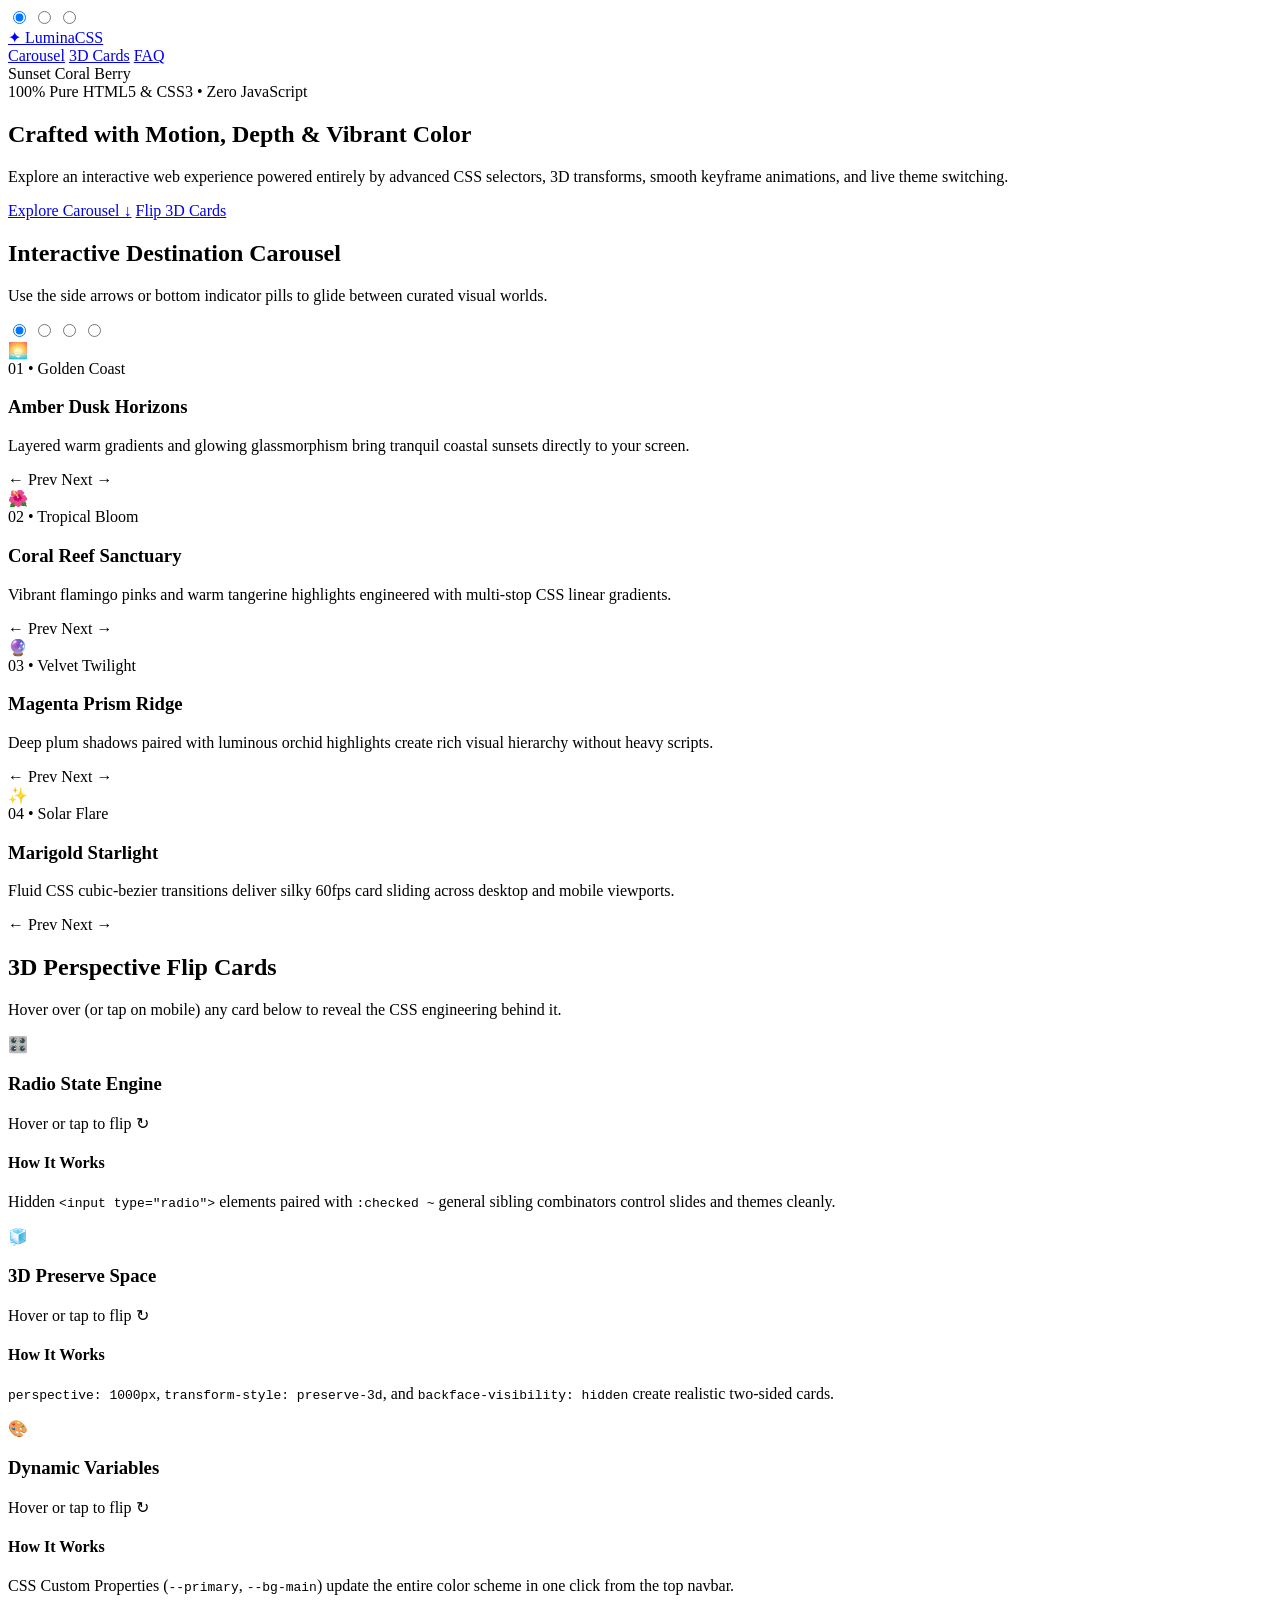
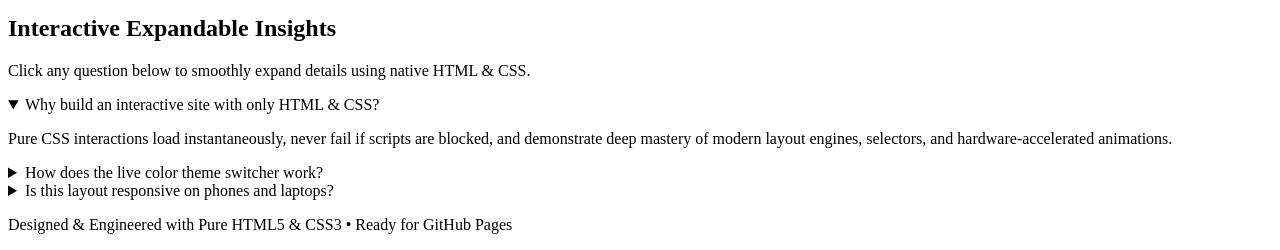
==== index.html @ be2e682b "Add index.html for Lumina Studio showcase This HTML file serves as the main structure for the Lumina" ====
<!DOCTYPE html>
<html lang="en">
<head>
  <meta charset="UTF-8" />
  <meta name="viewport" content="width=device-width, initial-scale=1.0" />
  <title>Lumina Studio | Pure HTML & CSS Interactive Showcase</title>
  <link rel="stylesheet" href="style.css" />
  <link href="https://fonts.googleapis.com/css2?family=Outfit:wght@400;500;600;700;800&display=swap" rel="stylesheet">
</head>
<body>
  <!-- Pure CSS Live Theme State Controllers -->
  <input type="radio" name="site-theme" id="theme-sunset" class="state-radio" checked />
  <input type="radio" name="site-theme" id="theme-coral" class="state-radio" />
  <input type="radio" name="site-theme" id="theme-berry" class="state-radio" />

  <div class="site-canvas">
    <!-- Ambient Animated Background Orbs -->
    <div class="ambient-orb orb-1"></div>
    <div class="ambient-orb orb-2"></div>
    <div class="ambient-orb orb-3"></div>

    <!-- Sticky Glassmorphic Navigation -->
    <header class="navbar">
      <a href="#hero" class="logo">
        <span class="logo-dot">✦</span> Lumina<span class="accent-text">CSS</span>
      </a>

      <nav class="nav-links">
        <a href="#carousel-section">Carousel</a>
        <a href="#flip-gallery">3D Cards</a>
        <a href="#accordion-section">FAQ</a>
      </nav>

      <!-- Live Theme Switcher Buttons -->
      <div class="theme-switcher" aria-label="Color Theme Switcher">
        <label for="theme-sunset" class="theme-pill sunset-pill" title="Sunset Horizon">Sunset</label>
        <label for="theme-coral" class="theme-pill coral-pill" title="Tropical Coral">Coral</label>
        <label for="theme-berry" class="theme-pill berry-pill" title="Aurora Berry">Berry</label>
      </div>
    </header>

    <!-- Hero Section -->
    <section id="hero" class="hero-section">
      <div class="hero-badge">100% Pure HTML5 & CSS3 • Zero JavaScript</div>
      <h1>Crafted with Motion, Depth & <span class="gradient-heading">Vibrant Color</span></h1>
      <p class="hero-desc">
        Explore an interactive web experience powered entirely by advanced CSS selectors, 3D transforms, smooth keyframe animations, and live theme switching.
      </p>
      <div class="hero-actions">
        <a href="#carousel-section" class="btn btn-primary">Explore Carousel ↓</a>
        <a href="#flip-gallery" class="btn btn-glass">Flip 3D Cards</a>
      </div>
    </section>

    <!-- Interactive Pure-CSS Carousel Section -->
    <section id="carousel-section" class="section-block">
      <div class="section-header">
        <h2>Interactive Destination Carousel</h2>
        <p>Use the side arrows or bottom indicator pills to glide between curated visual worlds.</p>
      </div>

      <div class="carousel-wrapper">
        <!-- Carousel Slide State Radios -->
        <input type="radio" name="carousel-slide" id="slide-1" class="state-radio" checked />
        <input type="radio" name="carousel-slide" id="slide-2" class="state-radio" />
        <input type="radio" name="carousel-slide" id="slide-3" class="state-radio" />
        <input type="radio" name="carousel-slide" id="slide-4" class="state-radio" />

        <!-- Slide Viewport -->
        <div class="carousel-viewport">
          <div class="carousel-track">
            <!-- Slide 1 -->
            <article class="slide slide-card-1">
              <div class="slide-visual">🌅</div>
              <div class="slide-content">
                <span class="slide-tag">01 • Golden Coast</span>
                <h3>Amber Dusk Horizons</h3>
                <p>Layered warm gradients and glowing glassmorphism bring tranquil coastal sunsets directly to your screen.</p>
                <div class="slide-nav-arrows">
                  <label for="slide-4" class="arrow-btn" aria-label="Previous Slide">← Prev</label>
                  <label for="slide-2" class="arrow-btn next" aria-label="Next Slide">Next →</label>
                </div>
              </div>
            </article>

            <!-- Slide 2 -->
            <article class="slide slide-card-2">
              <div class="slide-visual">🌺</div>
              <div class="slide-content">
                <span class="slide-tag">02 • Tropical Bloom</span>
                <h3>Coral Reef Sanctuary</h3>
                <p>Vibrant flamingo pinks and warm tangerine highlights engineered with multi-stop CSS linear gradients.</p>
                <div class="slide-nav-arrows">
                  <label for="slide-1" class="arrow-btn" aria-label="Previous Slide">← Prev</label>
                  <label for="slide-3" class="arrow-btn next" aria-label="Next Slide">Next →</label>
                </div>
              </div>
            </article>

            <!-- Slide 3 -->
            <article class="slide slide-card-3">
              <div class="slide-visual">🔮</div>
              <div class="slide-content">
                <span class="slide-tag">03 • Velvet Twilight</span>
                <h3>Magenta Prism Ridge</h3>
                <p>Deep plum shadows paired with luminous orchid highlights create rich visual hierarchy without heavy scripts.</p>
                <div class="slide-nav-arrows">
                  <label for="slide-2" class="arrow-btn" aria-label="Previous Slide">← Prev</label>
                  <label for="slide-4" class="arrow-btn next" aria-label="Next Slide">Next →</label>
                </div>
              </div>
            </article>

            <!-- Slide 4 -->
            <article class="slide slide-card-4">
              <div class="slide-visual">✨</div>
              <div class="slide-content">
                <span class="slide-tag">04 • Solar Flare</span>
                <h3>Marigold Starlight</h3>
                <p>Fluid CSS cubic-bezier transitions deliver silky 60fps card sliding across desktop and mobile viewports.</p>
                <div class="slide-nav-arrows">
                  <label for="slide-3" class="arrow-btn" aria-label="Previous Slide">← Prev</label>
                  <label for="slide-1" class="arrow-btn next" aria-label="Next Slide">Next →</label>
                </div>
              </div>
            </article>
          </div>
        </div>

        <!-- Bottom Dot Indicators -->
        <div class="carousel-dots">
          <label for="slide-1" class="dot dot-1" aria-label="Go to Slide 1"></label>
          <label for="slide-2" class="dot dot-2" aria-label="Go to Slide 2"></label>
          <label for="slide-3" class="dot dot-3" aria-label="Go to Slide 3"></label>
          <label for="slide-4" class="dot dot-4" aria-label="Go to Slide 4"></label>
        </div>
      </div>
    </section>

    <!-- 3D Interactive Flip Cards Section -->
    <section id="flip-gallery" class="section-block">
      <div class="section-header">
        <h2>3D Perspective Flip Cards</h2>
        <p>Hover over (or tap on mobile) any card below to reveal the CSS engineering behind it.</p>
      </div>

      <div class="cards-grid">
        <div class="flip-card" tabindex="0">
          <div class="flip-inner">
            <div class="flip-front card-tone-1">
              <span class="card-icon">🎛️</span>
              <h3>Radio State Engine</h3>
              <p>Hover or tap to flip ↻</p>
            </div>
            <div class="flip-back">
              <h4>How It Works</h4>
              <p>Hidden <code>&lt;input type="radio"&gt;</code> elements paired with <code>:checked ~</code> general sibling combinators control slides and themes cleanly.</p>
            </div>
          </div>
        </div>

        <div class="flip-card" tabindex="0">
          <div class="flip-inner">
            <div class="flip-front card-tone-2">
              <span class="card-icon">🧊</span>
              <h3>3D Preserve Space</h3>
              <p>Hover or tap to flip ↻</p>
            </div>
            <div class="flip-back">
              <h4>How It Works</h4>
              <p><code>perspective: 1000px</code>, <code>transform-style: preserve-3d</code>, and <code>backface-visibility: hidden</code> create realistic two-sided cards.</p>
            </div>
          </div>
        </div>

        <div class="flip-card" tabindex="0">
          <div class="flip-inner">
            <div class="flip-front card-tone-3">
              <span class="card-icon">🎨</span>
              <h3>Dynamic Variables</h3>
              <p>Hover or tap to flip ↻</p>
            </div>
            <div class="flip-back">
              <h4>How It Works</h4>
              <p>CSS Custom Properties (<code>--primary</code>, <code>--bg-main</code>) update the entire color scheme in one click from the top navbar.</p>
            </div>
          </div>
        </div>
      </div>
    </section>

    <!-- Interactive Pure-HTML/CSS Accordion -->
    <section id="accordion-section" class="section-block">
      <div class="section-header">
        <h2>Interactive Expandable Insights</h2>
        <p>Click any question below to smoothly expand details using native HTML & CSS.</p>
      </div>

      <div class="accordion-stack">
        <details class="faq-item" open>
          <summary>Why build an interactive site with only HTML & CSS?</summary>
          <p>Pure CSS interactions load instantaneously, never fail if scripts are blocked, and demonstrate deep mastery of modern layout engines, selectors, and hardware-accelerated animations.</p>
        </details>

        <details class="faq-item">
          <summary>How does the live color theme switcher work?</summary>
          <p>Three radio buttons sit at the top of the DOM. Selecting a theme label triggers <code>#theme-coral:checked ~ .site-canvas</code>, overriding the CSS color variables across every card and button simultaneously.</p>
        </details>

        <details class="faq-item">
          <summary>Is this layout responsive on phones and laptops?</summary>
          <p>Yes! Fluid typography with <code>clamp()</code>, CSS Grid <code>auto-fit</code> columns, and flexible touch-friendly carousel buttons adapt seamlessly to any screen size.</p>
        </details>
      </div>
    </section>

    <footer class="site-footer">
      <p>Designed & Engineered with Pure HTML5 & CSS3 • Ready for GitHub Pages</p>
    </footer>
  </div>
</body>
</html>
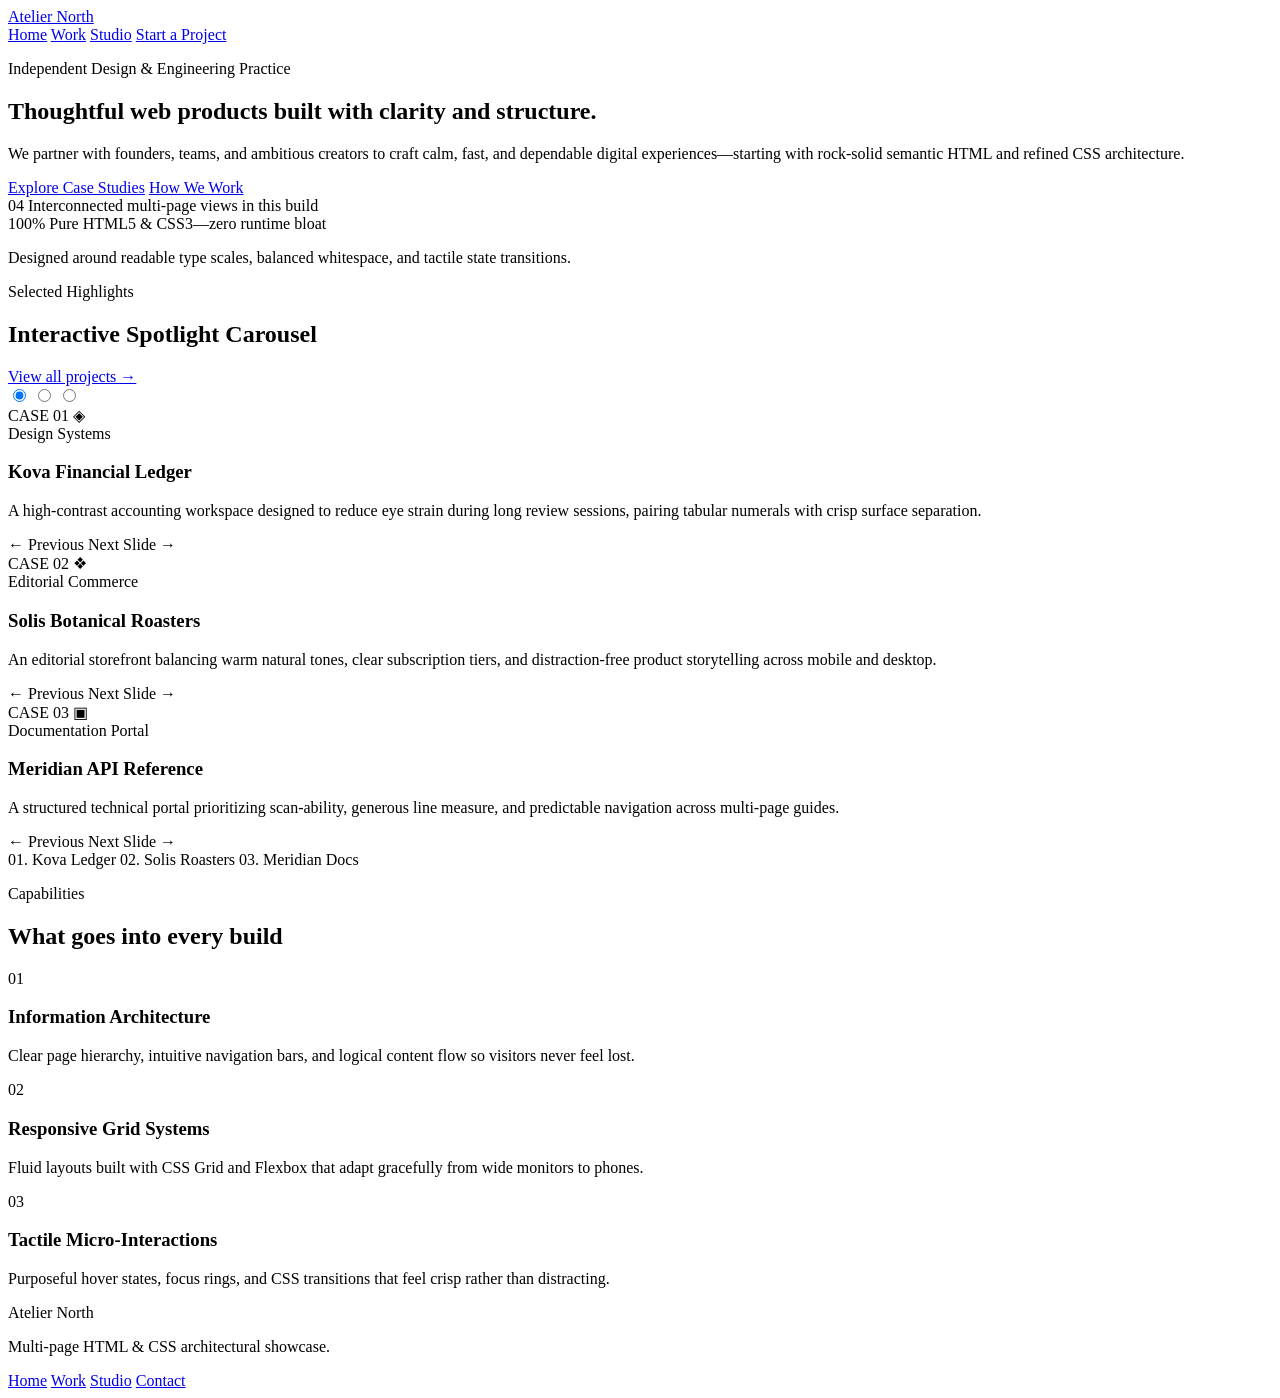
==== commit 64302356: "Refactor index.html for Atelier North branding Updated the title, stylesheet link, and navigation st" ====
--- a/index.html
+++ b/index.html
@@ -3,220 +3,195 @@
 <head>
   <meta charset="UTF-8" />
   <meta name="viewport" content="width=device-width, initial-scale=1.0" />
-  <title>Lumina Studio | Pure HTML & CSS Interactive Showcase</title>
-  <link rel="stylesheet" href="style.css" />
-  <link href="https://fonts.googleapis.com/css2?family=Outfit:wght@400;500;600;700;800&display=swap" rel="stylesheet">
+  <title>Atelier North | Digital Product & Interface Studio</title>
+  <link rel="stylesheet" href="styles.css" />
+  <link rel="preconnect" href="https://fonts.googleapis.com">
+  <link rel="preconnect" href="https://fonts.gstatic.com" crossorigin>
+  <link href="https://fonts.googleapis.com/css2?family=Fraunces:opsz,wght@9..144,600;9..144,700&family=Plus+Jakarta+Sans:wght@400;500;600;700&display=swap" rel="stylesheet">
 </head>
 <body>
-  <!-- Pure CSS Live Theme State Controllers -->
-  <input type="radio" name="site-theme" id="theme-sunset" class="state-radio" checked />
-  <input type="radio" name="site-theme" id="theme-coral" class="state-radio" />
-  <input type="radio" name="site-theme" id="theme-berry" class="state-radio" />
-
-  <div class="site-canvas">
-    <!-- Ambient Animated Background Orbs -->
-    <div class="ambient-orb orb-1"></div>
-    <div class="ambient-orb orb-2"></div>
-    <div class="ambient-orb orb-3"></div>
-
-    <!-- Sticky Glassmorphic Navigation -->
-    <header class="navbar">
-      <a href="#hero" class="logo">
-        <span class="logo-dot">✦</span> Lumina<span class="accent-text">CSS</span>
+  <header class="site-header">
+    <div class="container nav-bar">
+      <a href="index.html" class="brand-wordmark">
+        <span class="brand-mark"></span>
+        <span>Atelier North</span>
       </a>
 
-      <nav class="nav-links">
-        <a href="#carousel-section">Carousel</a>
-        <a href="#flip-gallery">3D Cards</a>
-        <a href="#accordion-section">FAQ</a>
+      <nav class="primary-nav" aria-label="Primary Navigation">
+        <a href="index.html" class="nav-link active">Home</a>
+        <a href="work.html" class="nav-link">Work</a>
+        <a href="studio.html" class="nav-link">Studio</a>
+        <a href="contact.html" class="nav-link nav-cta">Start a Project</a>
       </nav>
+    </div>
+  </header>
 
-      <!-- Live Theme Switcher Buttons -->
-      <div class="theme-switcher" aria-label="Color Theme Switcher">
-        <label for="theme-sunset" class="theme-pill sunset-pill" title="Sunset Horizon">Sunset</label>
-        <label for="theme-coral" class="theme-pill coral-pill" title="Tropical Coral">Coral</label>
-        <label for="theme-berry" class="theme-pill berry-pill" title="Aurora Berry">Berry</label>
-      </div>
-    </header>
+  <main>
+    <!-- Editorial Hero Section -->
+    <section class="hero">
+      <div class="container hero-grid">
+        <div class="hero-copy">
+          <p class="eyebrow">Independent Design &amp; Engineering Practice</p>
+          <h1>Thoughtful web products built with clarity and structure.</h1>
+          <p class="lead">
+            We partner with founders, teams, and ambitious creators to craft calm, fast, and dependable digital experiences—starting with rock-solid semantic HTML and refined CSS architecture.
+          </p>
+          <div class="hero-actions">
+            <a href="work.html" class="btn btn-solid">Explore Case Studies</a>
+            <a href="studio.html" class="btn btn-outline">How We Work</a>
+          </div>
+        </div>
 
-    <!-- Hero Section -->
-    <section id="hero" class="hero-section">
-      <div class="hero-badge">100% Pure HTML5 & CSS3 • Zero JavaScript</div>
-      <h1>Crafted with Motion, Depth & <span class="gradient-heading">Vibrant Color</span></h1>
-      <p class="hero-desc">
-        Explore an interactive web experience powered entirely by advanced CSS selectors, 3D transforms, smooth keyframe animations, and live theme switching.
-      </p>
-      <div class="hero-actions">
-        <a href="#carousel-section" class="btn btn-primary">Explore Carousel ↓</a>
-        <a href="#flip-gallery" class="btn btn-glass">Flip 3D Cards</a>
+        <aside class="hero-panel" aria-label="Studio Highlights">
+          <div class="stat-row">
+            <span class="stat-num">04</span>
+            <span class="stat-label">Interconnected multi-page views in this build</span>
+          </div>
+          <div class="divider"></div>
+          <div class="stat-row">
+            <span class="stat-num">100%</span>
+            <span class="stat-label">Pure HTML5 &amp; CSS3—zero runtime bloat</span>
+          </div>
+          <div class="divider"></div>
+          <p class="panel-note">
+            Designed around readable type scales, balanced whitespace, and tactile state transitions.
+          </p>
+        </aside>
       </div>
     </section>
 
-    <!-- Interactive Pure-CSS Carousel Section -->
-    <section id="carousel-section" class="section-block">
-      <div class="section-header">
-        <h2>Interactive Destination Carousel</h2>
-        <p>Use the side arrows or bottom indicator pills to glide between curated visual worlds.</p>
-      </div>
-
-      <div class="carousel-wrapper">
-        <!-- Carousel Slide State Radios -->
-        <input type="radio" name="carousel-slide" id="slide-1" class="state-radio" checked />
-        <input type="radio" name="carousel-slide" id="slide-2" class="state-radio" />
-        <input type="radio" name="carousel-slide" id="slide-3" class="state-radio" />
-        <input type="radio" name="carousel-slide" id="slide-4" class="state-radio" />
-
-        <!-- Slide Viewport -->
-        <div class="carousel-viewport">
-          <div class="carousel-track">
-            <!-- Slide 1 -->
-            <article class="slide slide-card-1">
-              <div class="slide-visual">🌅</div>
-              <div class="slide-content">
-                <span class="slide-tag">01 • Golden Coast</span>
-                <h3>Amber Dusk Horizons</h3>
-                <p>Layered warm gradients and glowing glassmorphism bring tranquil coastal sunsets directly to your screen.</p>
-                <div class="slide-nav-arrows">
-                  <label for="slide-4" class="arrow-btn" aria-label="Previous Slide">← Prev</label>
-                  <label for="slide-2" class="arrow-btn next" aria-label="Next Slide">Next →</label>
-                </div>
-              </div>
-            </article>
-
-            <!-- Slide 2 -->
-            <article class="slide slide-card-2">
-              <div class="slide-visual">🌺</div>
-              <div class="slide-content">
-                <span class="slide-tag">02 • Tropical Bloom</span>
-                <h3>Coral Reef Sanctuary</h3>
-                <p>Vibrant flamingo pinks and warm tangerine highlights engineered with multi-stop CSS linear gradients.</p>
-                <div class="slide-nav-arrows">
-                  <label for="slide-1" class="arrow-btn" aria-label="Previous Slide">← Prev</label>
-                  <label for="slide-3" class="arrow-btn next" aria-label="Next Slide">Next →</label>
-                </div>
-              </div>
-            </article>
-
-            <!-- Slide 3 -->
-            <article class="slide slide-card-3">
-              <div class="slide-visual">🔮</div>
-              <div class="slide-content">
-                <span class="slide-tag">03 • Velvet Twilight</span>
-                <h3>Magenta Prism Ridge</h3>
-                <p>Deep plum shadows paired with luminous orchid highlights create rich visual hierarchy without heavy scripts.</p>
-                <div class="slide-nav-arrows">
-                  <label for="slide-2" class="arrow-btn" aria-label="Previous Slide">← Prev</label>
-                  <label for="slide-4" class="arrow-btn next" aria-label="Next Slide">Next →</label>
-                </div>
-              </div>
-            </article>
-
-            <!-- Slide 4 -->
-            <article class="slide slide-card-4">
-              <div class="slide-visual">✨</div>
-              <div class="slide-content">
-                <span class="slide-tag">04 • Solar Flare</span>
-                <h3>Marigold Starlight</h3>
-                <p>Fluid CSS cubic-bezier transitions deliver silky 60fps card sliding across desktop and mobile viewports.</p>
-                <div class="slide-nav-arrows">
-                  <label for="slide-3" class="arrow-btn" aria-label="Previous Slide">← Prev</label>
-                  <label for="slide-1" class="arrow-btn next" aria-label="Next Slide">Next →</label>
-                </div>
-              </div>
-            </article>
+    <!-- Pure-CSS Interactive Featured Carousel -->
+    <section class="section section-alt" aria-labelledby="featured-heading">
+      <div class="container">
+        <div class="section-top">
+          <div>
+            <p class="eyebrow">Selected Highlights</p>
+            <h2 id="featured-heading">Interactive Spotlight Carousel</h2>
           </div>
+          <a href="work.html" class="text-link">View all projects →</a>
         </div>
 
-        <!-- Bottom Dot Indicators -->
-        <div class="carousel-dots">
-          <label for="slide-1" class="dot dot-1" aria-label="Go to Slide 1"></label>
-          <label for="slide-2" class="dot dot-2" aria-label="Go to Slide 2"></label>
-          <label for="slide-3" class="dot dot-3" aria-label="Go to Slide 3"></label>
-          <label for="slide-4" class="dot dot-4" aria-label="Go to Slide 4"></label>
-        </div>
-      </div>
-    </section>
+        <div class="carousel">
+          <input type="radio" name="spotlight" id="spot-1" class="carousel-radio" checked />
+          <input type="radio" name="spotlight" id="spot-2" class="carousel-radio" />
+          <input type="radio" name="spotlight" id="spot-3" class="carousel-radio" />
 
-    <!-- 3D Interactive Flip Cards Section -->
-    <section id="flip-gallery" class="section-block">
-      <div class="section-header">
-        <h2>3D Perspective Flip Cards</h2>
-        <p>Hover over (or tap on mobile) any card below to reveal the CSS engineering behind it.</p>
-      </div>
+          <div class="carousel-window">
+            <div class="carousel-slider">
+              <!-- Slide 1 -->
+              <article class="carousel-slide">
+                <div class="slide-visual tone-forest">
+                  <span class="slide-code">CASE 01</span>
+                  <span class="slide-symbol">◈</span>
+                </div>
+                <div class="slide-body">
+                  <span class="pill">Design Systems</span>
+                  <h3>Kova Financial Ledger</h3>
+                  <p>
+                    A high-contrast accounting workspace designed to reduce eye strain during long review sessions, pairing tabular numerals with crisp surface separation.
+                  </p>
+                  <div class="slide-controls">
+                    <label for="spot-3" class="ctrl-btn">← Previous</label>
+                    <label for="spot-2" class="ctrl-btn ctrl-primary">Next Slide →</label>
+                  </div>
+                </div>
+              </article>
 
-      <div class="cards-grid">
-        <div class="flip-card" tabindex="0">
-          <div class="flip-inner">
-            <div class="flip-front card-tone-1">
-              <span class="card-icon">🎛️</span>
-              <h3>Radio State Engine</h3>
-              <p>Hover or tap to flip ↻</p>
-            </div>
-            <div class="flip-back">
-              <h4>How It Works</h4>
-              <p>Hidden <code>&lt;input type="radio"&gt;</code> elements paired with <code>:checked ~</code> general sibling combinators control slides and themes cleanly.</p>
+              <!-- Slide 2 -->
+              <article class="carousel-slide">
+                <div class="slide-visual tone-terracotta">
+                  <span class="slide-code">CASE 02</span>
+                  <span class="slide-symbol">❖</span>
+                </div>
+                <div class="slide-body">
+                  <span class="pill">Editorial Commerce</span>
+                  <h3>Solis Botanical Roasters</h3>
+                  <p>
+                    An editorial storefront balancing warm natural tones, clear subscription tiers, and distraction-free product storytelling across mobile and desktop.
+                  </p>
+                  <div class="slide-controls">
+                    <label for="spot-1" class="ctrl-btn">← Previous</label>
+                    <label for="spot-3" class="ctrl-btn ctrl-primary">Next Slide →</label>
+                  </div>
+                </div>
+              </article>
+
+              <!-- Slide 3 -->
+              <article class="carousel-slide">
+                <div class="slide-visual tone-slate">
+                  <span class="slide-code">CASE 03</span>
+                  <span class="slide-symbol">▣</span>
+                </div>
+                <div class="slide-body">
+                  <span class="pill">Documentation Portal</span>
+                  <h3>Meridian API Reference</h3>
+                  <p>
+                    A structured technical portal prioritizing scan-ability, generous line measure, and predictable navigation across multi-page guides.
+                  </p>
+                  <div class="slide-controls">
+                    <label for="spot-2" class="ctrl-btn">← Previous</label>
+                    <label for="spot-1" class="ctrl-btn ctrl-primary">Next Slide →</label>
+                  </div>
+                </div>
+              </article>
             </div>
           </div>
-        </div>
 
-        <div class="flip-card" tabindex="0">
-          <div class="flip-inner">
-            <div class="flip-front card-tone-2">
-              <span class="card-icon">🧊</span>
-              <h3>3D Preserve Space</h3>
-              <p>Hover or tap to flip ↻</p>
-            </div>
-            <div class="flip-back">
-              <h4>How It Works</h4>
-              <p><code>perspective: 1000px</code>, <code>transform-style: preserve-3d</code>, and <code>backface-visibility: hidden</code> create realistic two-sided cards.</p>
-            </div>
-          </div>
-        </div>
-
-        <div class="flip-card" tabindex="0">
-          <div class="flip-inner">
-            <div class="flip-front card-tone-3">
-              <span class="card-icon">🎨</span>
-              <h3>Dynamic Variables</h3>
-              <p>Hover or tap to flip ↻</p>
-            </div>
-            <div class="flip-back">
-              <h4>How It Works</h4>
-              <p>CSS Custom Properties (<code>--primary</code>, <code>--bg-main</code>) update the entire color scheme in one click from the top navbar.</p>
-            </div>
+          <div class="carousel-tabs" role="tablist" aria-label="Carousel Slide Selector">
+            <label for="spot-1" class="carousel-tab tab-1">01. Kova Ledger</label>
+            <label for="spot-2" class="carousel-tab tab-2">02. Solis Roasters</label>
+            <label for="spot-3" class="carousel-tab tab-3">03. Meridian Docs</label>
           </div>
         </div>
       </div>
     </section>
 
-    <!-- Interactive Pure-HTML/CSS Accordion -->
-    <section id="accordion-section" class="section-block">
-      <div class="section-header">
-        <h2>Interactive Expandable Insights</h2>
-        <p>Click any question below to smoothly expand details using native HTML & CSS.</p>
-      </div>
+    <!-- Core Capabilities Strip -->
+    <section class="section">
+      <div class="container">
+        <div class="section-top">
+          <div>
+            <p class="eyebrow">Capabilities</p>
+            <h2>What goes into every build</h2>
+          </div>
+        </div>
 
-      <div class="accordion-stack">
-        <details class="faq-item" open>
-          <summary>Why build an interactive site with only HTML & CSS?</summary>
-          <p>Pure CSS interactions load instantaneously, never fail if scripts are blocked, and demonstrate deep mastery of modern layout engines, selectors, and hardware-accelerated animations.</p>
-        </details>
+        <div class="three-col">
+          <article class="surface-card">
+            <span class="card-index">01</span>
+            <h3>Information Architecture</h3>
+            <p>Clear page hierarchy, intuitive navigation bars, and logical content flow so visitors never feel lost.</p>
+          </article>
 
-        <details class="faq-item">
-          <summary>How does the live color theme switcher work?</summary>
-          <p>Three radio buttons sit at the top of the DOM. Selecting a theme label triggers <code>#theme-coral:checked ~ .site-canvas</code>, overriding the CSS color variables across every card and button simultaneously.</p>
-        </details>
+          <article class="surface-card">
+            <span class="card-index">02</span>
+            <h3>Responsive Grid Systems</h3>
+            <p>Fluid layouts built with CSS Grid and Flexbox that adapt gracefully from wide monitors to phones.</p>
+          </article>
 
-        <details class="faq-item">
-          <summary>Is this layout responsive on phones and laptops?</summary>
-          <p>Yes! Fluid typography with <code>clamp()</code>, CSS Grid <code>auto-fit</code> columns, and flexible touch-friendly carousel buttons adapt seamlessly to any screen size.</p>
-        </details>
+          <article class="surface-card">
+            <span class="card-index">03</span>
+            <h3>Tactile Micro-Interactions</h3>
+            <p>Purposeful hover states, focus rings, and CSS transitions that feel crisp rather than distracting.</p>
+          </article>
+        </div>
       </div>
     </section>
+  </main>
 
-    <footer class="site-footer">
-      <p>Designed & Engineered with Pure HTML5 & CSS3 • Ready for GitHub Pages</p>
-    </footer>
-  </div>
+  <footer class="site-footer">
+    <div class="container footer-grid">
+      <div>
+        <p class="footer-brand">Atelier North</p>
+        <p class="footer-copy">Multi-page HTML &amp; CSS architectural showcase.</p>
+      </div>
+      <div class="footer-links">
+        <a href="index.html">Home</a>
+        <a href="work.html">Work</a>
+        <a href="studio.html">Studio</a>
+        <a href="contact.html">Contact</a>
+      </div>
+    </div>
+  </footer>
 </body>
 </html>
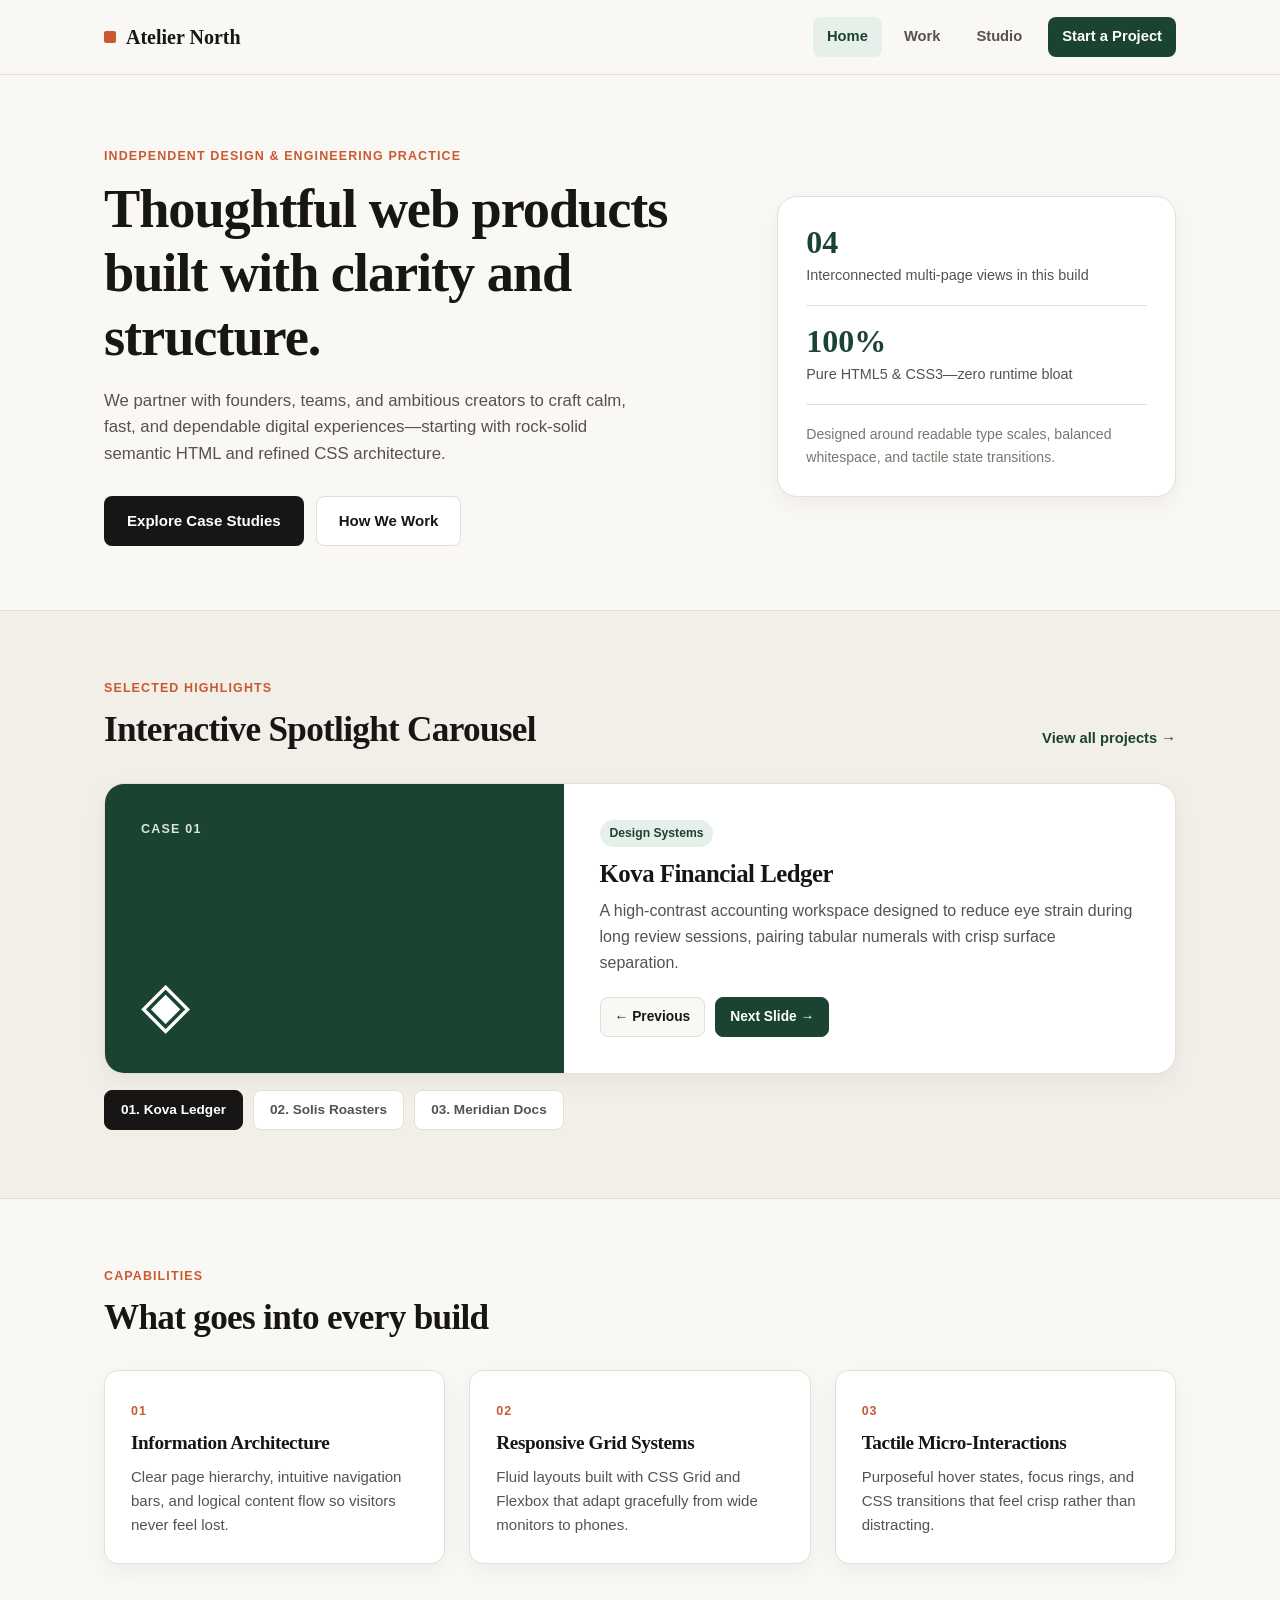
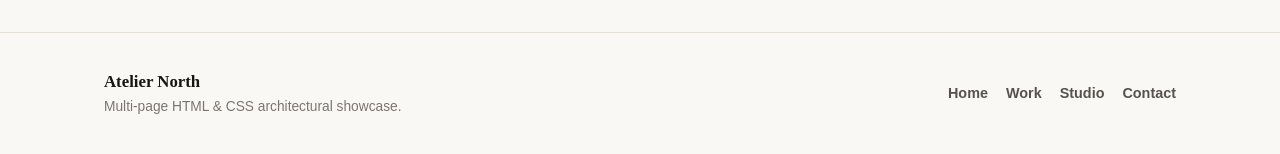
==== commit 01ac8026: "Remove commented sections from index.html Removed comments for sections including Editorial Hero, Pu" ====
--- a/index.html
+++ b/index.html
@@ -27,7 +27,6 @@
   </header>
 
   <main>
-    <!-- Editorial Hero Section -->
     <section class="hero">
       <div class="container hero-grid">
         <div class="hero-copy">
@@ -60,7 +59,6 @@
       </div>
     </section>
 
-    <!-- Pure-CSS Interactive Featured Carousel -->
     <section class="section section-alt" aria-labelledby="featured-heading">
       <div class="container">
         <div class="section-top">
@@ -78,7 +76,6 @@
 
           <div class="carousel-window">
             <div class="carousel-slider">
-              <!-- Slide 1 -->
               <article class="carousel-slide">
                 <div class="slide-visual tone-forest">
                   <span class="slide-code">CASE 01</span>
@@ -97,7 +94,6 @@
                 </div>
               </article>
 
-              <!-- Slide 2 -->
               <article class="carousel-slide">
                 <div class="slide-visual tone-terracotta">
                   <span class="slide-code">CASE 02</span>
@@ -116,7 +112,6 @@
                 </div>
               </article>
 
-              <!-- Slide 3 -->
               <article class="carousel-slide">
                 <div class="slide-visual tone-slate">
                   <span class="slide-code">CASE 03</span>
@@ -146,7 +141,6 @@
       </div>
     </section>
 
-    <!-- Core Capabilities Strip -->
     <section class="section">
       <div class="container">
         <div class="section-top">
--- a/styles.css
+++ b/styles.css
@@ -0,0 +1,779 @@
+:root {
+  --bg-page: #faf8f5;
+  --bg-surface: #ffffff;
+  --bg-subtle: #f2eee8;
+  --ink-primary: #181615;
+  --ink-secondary: #57524d;
+  --ink-muted: #7c756e;
+  --accent-forest: #1b4332;
+  --accent-forest-soft: #e6efe9;
+  --accent-terracotta: #c85a32;
+  --accent-terracotta-soft: #faeae4;
+  --accent-slate: #2b3a4a;
+  --accent-olive: #4a5d23;
+  --border-hairline: #e4ded5;
+  --radius-sm: 8px;
+  --radius-md: 14px;
+  --radius-lg: 20px;
+  --shadow-card: 0 8px 24px rgba(24, 22, 21, 0.05);
+}
+
+*,
+*::before,
+*::after {
+  box-sizing: border-box;
+  margin: 0;
+  padding: 0;
+}
+
+body {
+  background-color: var(--bg-page);
+  color: var(--ink-primary);
+  font-family: 'Plus Jakarta Sans', -apple-system, BlinkMacSystemFont, sans-serif;
+  line-height: 1.6;
+  -webkit-font-smoothing: antialiased;
+}
+
+h1, h2, h3 {
+  font-family: 'Fraunces', Georgia, serif;
+  font-weight: 700;
+  letter-spacing: -0.02em;
+  line-height: 1.18;
+  color: var(--ink-primary);
+}
+
+a {
+  color: inherit;
+}
+
+.container {
+  width: 100%;
+  max-width: 1120px;
+  margin: 0 auto;
+  padding: 0 24px;
+}
+
+/* =========================================
+   2. HEADER & NAVIGATION
+========================================= */
+.site-header {
+  position: sticky;
+  top: 0;
+  z-index: 40;
+  background: rgba(250, 248, 245, 0.92);
+  backdrop-filter: blur(10px);
+  border-bottom: 1px solid var(--border-hairline);
+}
+
+.nav-bar {
+  min-height: 74px;
+  display: flex;
+  align-items: center;
+  justify-content: space-between;
+  gap: 20px;
+  flex-wrap: wrap;
+}
+
+.brand-wordmark {
+  display: inline-flex;
+  align-items: center;
+  gap: 10px;
+  text-decoration: none;
+  font-family: 'Fraunces', serif;
+  font-size: 1.25rem;
+  font-weight: 700;
+}
+
+.brand-mark {
+  width: 12px;
+  height: 12px;
+  border-radius: 2px;
+  background-color: var(--accent-terracotta);
+  display: inline-block;
+}
+
+.primary-nav {
+  display: flex;
+  align-items: center;
+  gap: 8px;
+  flex-wrap: wrap;
+}
+
+.nav-link {
+  text-decoration: none;
+  font-size: 0.92rem;
+  font-weight: 600;
+  color: var(--ink-secondary);
+  padding: 8px 14px;
+  border-radius: var(--radius-sm);
+  transition: background-color 0.2s ease, color 0.2s ease;
+}
+
+.nav-link:hover {
+  background-color: var(--bg-subtle);
+  color: var(--ink-primary);
+}
+
+.nav-link.active {
+  color: var(--accent-forest);
+  background-color: var(--accent-forest-soft);
+}
+
+.nav-cta {
+  background-color: var(--accent-forest);
+  color: #ffffff;
+  margin-left: 4px;
+}
+
+.nav-cta:hover {
+  background-color: #133124;
+  color: #ffffff;
+}
+
+/* =========================================
+   3. HERO & TYPOGRAPHY HELPERS
+========================================= */
+.eyebrow {
+  font-size: 0.78rem;
+  font-weight: 700;
+  text-transform: uppercase;
+  letter-spacing: 0.09em;
+  color: var(--accent-terracotta);
+  margin-bottom: 10px;
+}
+
+.lead {
+  font-size: 1.05rem;
+  color: var(--ink-secondary);
+  max-width: 58ch;
+}
+
+.hero {
+  padding: 72px 0 64px;
+}
+
+.hero-grid {
+  display: grid;
+  grid-template-columns: 1.35fr 0.85fr;
+  gap: 40px;
+  align-items: center;
+}
+
+.hero h1 {
+  font-size: clamp(2.2rem, 4.5vw, 3.4rem);
+  margin-bottom: 18px;
+}
+
+.hero-actions {
+  display: flex;
+  gap: 12px;
+  flex-wrap: wrap;
+  margin-top: 28px;
+}
+
+.btn {
+  display: inline-flex;
+  align-items: center;
+  justify-content: center;
+  text-decoration: none;
+  font-weight: 600;
+  font-size: 0.94rem;
+  padding: 12px 22px;
+  border-radius: var(--radius-sm);
+  border: 1px solid transparent;
+  cursor: pointer;
+  transition: transform 0.18s ease, background-color 0.2s ease, border-color 0.2s ease;
+}
+
+.btn:hover {
+  transform: translateY(-1px);
+}
+
+.btn-solid {
+  background-color: var(--ink-primary);
+  color: #ffffff;
+}
+
+.btn-solid:hover {
+  background-color: #2f2b29;
+}
+
+.btn-outline {
+  background-color: var(--bg-surface);
+  color: var(--ink-primary);
+  border-color: var(--border-hairline);
+}
+
+.btn-outline:hover {
+  border-color: var(--ink-primary);
+}
+
+.hero-panel {
+  background-color: var(--bg-surface);
+  border: 1px solid var(--border-hairline);
+  border-radius: var(--radius-lg);
+  padding: 28px;
+  box-shadow: var(--shadow-card);
+}
+
+.stat-row {
+  display: flex;
+  flex-direction: column;
+  gap: 4px;
+}
+
+.stat-num {
+  font-family: 'Fraunces', serif;
+  font-size: 2rem;
+  font-weight: 700;
+  color: var(--accent-forest);
+  line-height: 1.1;
+}
+
+.stat-label {
+  font-size: 0.9rem;
+  color: var(--ink-secondary);
+}
+
+.divider {
+  height: 1px;
+  background-color: var(--border-hairline);
+  margin: 18px 0;
+}
+
+.panel-note {
+  font-size: 0.88rem;
+  color: var(--ink-muted);
+}
+
+/* =========================================
+   4. SECTIONS & CARDS
+========================================= */
+.section {
+  padding: 68px 0;
+}
+
+.section-alt {
+  background-color: var(--bg-subtle);
+  border-top: 1px solid var(--border-hairline);
+  border-bottom: 1px solid var(--border-hairline);
+}
+
+.section-top {
+  display: flex;
+  justify-content: space-between;
+  align-items: flex-end;
+  gap: 16px;
+  flex-wrap: wrap;
+  margin-bottom: 32px;
+}
+
+.section-top h2 {
+  font-size: clamp(1.65rem, 3vw, 2.2rem);
+}
+
+.text-link {
+  text-decoration: none;
+  font-weight: 600;
+  font-size: 0.92rem;
+  color: var(--accent-forest);
+}
+
+.text-link:hover {
+  text-decoration: underline;
+}
+
+.page-intro {
+  margin-bottom: 40px;
+}
+
+.page-intro h1 {
+  font-size: clamp(2rem, 4vw, 2.9rem);
+  margin-bottom: 12px;
+}
+
+.three-col {
+  display: grid;
+  grid-template-columns: repeat(3, 1fr);
+  gap: 24px;
+}
+
+.surface-card {
+  background-color: var(--bg-surface);
+  border: 1px solid var(--border-hairline);
+  border-radius: var(--radius-md);
+  padding: 26px;
+  box-shadow: var(--shadow-card);
+  transition: transform 0.2s ease, border-color 0.2s ease;
+}
+
+.surface-card:hover {
+  transform: translateY(-3px);
+  border-color: #cfc6b9;
+}
+
+.card-index {
+  display: inline-block;
+  font-size: 0.78rem;
+  font-weight: 700;
+  letter-spacing: 0.08em;
+  color: var(--accent-terracotta);
+  margin-bottom: 10px;
+}
+
+.surface-card h3 {
+  font-size: 1.2rem;
+  margin-bottom: 10px;
+}
+
+.surface-card p {
+  color: var(--ink-secondary);
+  font-size: 0.94rem;
+}
+
+/* =========================================
+   5. PURE-CSS SPOTLIGHT CAROUSEL
+========================================= */
+.carousel-radio {
+  position: absolute;
+  opacity: 0;
+  pointer-events: none;
+}
+
+.carousel-window {
+  overflow: hidden;
+  background-color: var(--bg-surface);
+  border: 1px solid var(--border-hairline);
+  border-radius: var(--radius-lg);
+  box-shadow: var(--shadow-card);
+}
+
+.carousel-slider {
+  display: flex;
+  width: 300%;
+  transition: transform 0.55s cubic-bezier(0.25, 0.8, 0.25, 1);
+}
+
+.carousel-slide {
+  width: 33.3333%;
+  display: grid;
+  grid-template-columns: 0.9fr 1.2fr;
+  align-items: stretch;
+}
+
+.slide-visual {
+  padding: 36px;
+  color: #ffffff;
+  display: flex;
+  flex-direction: column;
+  justify-content: space-between;
+  min-height: 280px;
+}
+
+.tone-forest { background-color: var(--accent-forest); }
+.tone-terracotta { background-color: var(--accent-terracotta); }
+.tone-slate { background-color: var(--accent-slate); }
+.tone-olive { background-color: var(--accent-olive); }
+
+.slide-code {
+  font-size: 0.78rem;
+  font-weight: 700;
+  letter-spacing: 0.1em;
+  opacity: 0.85;
+}
+
+.slide-symbol {
+  font-family: 'Fraunces', serif;
+  font-size: 4rem;
+  line-height: 1;
+}
+
+.slide-body {
+  padding: 36px;
+  display: flex;
+  flex-direction: column;
+  justify-content: center;
+}
+
+.pill {
+  display: inline-block;
+  width: fit-content;
+  font-size: 0.76rem;
+  font-weight: 700;
+  padding: 4px 10px;
+  border-radius: 999px;
+  background-color: var(--accent-forest-soft);
+  color: var(--accent-forest);
+  margin-bottom: 12px;
+}
+
+.pill-warm {
+  background-color: var(--accent-terracotta-soft);
+  color: var(--accent-terracotta);
+}
+
+.slide-body h3 {
+  font-size: 1.55rem;
+  margin-bottom: 10px;
+}
+
+.slide-body p {
+  color: var(--ink-secondary);
+  margin-bottom: 22px;
+}
+
+.slide-controls {
+  display: flex;
+  gap: 10px;
+  flex-wrap: wrap;
+}
+
+.ctrl-btn {
+  padding: 8px 14px;
+  border-radius: var(--radius-sm);
+  border: 1px solid var(--border-hairline);
+  background-color: var(--bg-page);
+  color: var(--ink-primary);
+  font-size: 0.86rem;
+  font-weight: 600;
+  cursor: pointer;
+  user-select: none;
+  transition: background-color 0.2s ease, border-color 0.2s ease;
+}
+
+.ctrl-btn:hover {
+  border-color: var(--ink-primary);
+}
+
+.ctrl-primary {
+  background-color: var(--accent-forest);
+  border-color: var(--accent-forest);
+  color: #ffffff;
+}
+
+.ctrl-primary:hover {
+  background-color: #133124;
+  border-color: #133124;
+}
+
+/* Carousel Slide Positions */
+#spot-1:checked ~ .carousel-window .carousel-slider {
+  transform: translateX(0%);
+}
+#spot-2:checked ~ .carousel-window .carousel-slider {
+  transform: translateX(-33.3333%);
+}
+#spot-3:checked ~ .carousel-window .carousel-slider {
+  transform: translateX(-66.6666%);
+}
+
+.carousel-tabs {
+  display: flex;
+  gap: 10px;
+  margin-top: 16px;
+  flex-wrap: wrap;
+}
+
+.carousel-tab {
+  padding: 8px 16px;
+  border-radius: var(--radius-sm);
+  background-color: var(--bg-surface);
+  border: 1px solid var(--border-hairline);
+  color: var(--ink-secondary);
+  font-size: 0.85rem;
+  font-weight: 600;
+  cursor: pointer;
+  transition: all 0.2s ease;
+}
+
+#spot-1:checked ~ .carousel-tabs .tab-1,
+#spot-2:checked ~ .carousel-tabs .tab-2,
+#spot-3:checked ~ .carousel-tabs .tab-3 {
+  background-color: var(--ink-primary);
+  border-color: var(--ink-primary);
+  color: #ffffff;
+}
+
+/* =========================================
+   6. WORK PAGE FILTERABLE GRID (PURE CSS)
+========================================= */
+.filter-radio {
+  position: absolute;
+  opacity: 0;
+  pointer-events: none;
+}
+
+.filter-bar {
+  display: flex;
+  gap: 10px;
+  flex-wrap: wrap;
+  margin-bottom: 28px;
+}
+
+.filter-btn {
+  padding: 9px 16px;
+  border-radius: var(--radius-sm);
+  background-color: var(--bg-surface);
+  border: 1px solid var(--border-hairline);
+  font-size: 0.9rem;
+  font-weight: 600;
+  color: var(--ink-secondary);
+  cursor: pointer;
+  transition: all 0.2s ease;
+}
+
+#filter-all:checked ~ .filter-bar .btn-all,
+#filter-apps:checked ~ .filter-bar .btn-apps,
+#filter-editorial:checked ~ .filter-bar .btn-editorial {
+  background-color: var(--accent-forest);
+  border-color: var(--accent-forest);
+  color: #ffffff;
+}
+
+#filter-apps:checked ~ .projects-grid .cat-editorial {
+  display: none;
+}
+
+#filter-editorial:checked ~ .projects-grid .cat-apps {
+  display: none;
+}
+
+.projects-grid {
+  display: grid;
+  grid-template-columns: repeat(2, 1fr);
+  gap: 24px;
+}
+
+.project-card {
+  background-color: var(--bg-surface);
+  border: 1px solid var(--border-hairline);
+  border-radius: var(--radius-md);
+  overflow: hidden;
+  box-shadow: var(--shadow-card);
+  transition: transform 0.2s ease;
+}
+
+.project-card:hover {
+  transform: translateY(-3px);
+}
+
+.project-banner {
+  padding: 20px 24px;
+  color: #ffffff;
+  font-size: 0.8rem;
+  font-weight: 700;
+  letter-spacing: 0.08em;
+}
+
+.project-content {
+  padding: 24px;
+}
+
+.project-content h3 {
+  font-size: 1.3rem;
+  margin-bottom: 8px;
+}
+
+.project-content p {
+  color: var(--ink-secondary);
+  font-size: 0.94rem;
+}
+
+/* =========================================
+   7. STUDIO PROCESS & FAQ ACCORDION
+========================================= */
+.process-list {
+  display: flex;
+  flex-direction: column;
+  gap: 16px;
+  margin-bottom: 48px;
+}
+
+.process-step {
+  display: grid;
+  grid-template-columns: 110px 1fr;
+  gap: 20px;
+  align-items: start;
+  background-color: var(--bg-surface);
+  border: 1px solid var(--border-hairline);
+  border-radius: var(--radius-md);
+  padding: 22px 24px;
+}
+
+.step-badge {
+  font-size: 0.82rem;
+  font-weight: 700;
+  color: var(--accent-forest);
+  background-color: var(--accent-forest-soft);
+  padding: 6px 10px;
+  border-radius: var(--radius-sm);
+  text-align: center;
+}
+
+.process-step h3 {
+  font-size: 1.15rem;
+  margin-bottom: 6px;
+}
+
+.process-step p {
+  color: var(--ink-secondary);
+  font-size: 0.94rem;
+}
+
+.faq-block h2 {
+  font-size: 1.65rem;
+  margin-bottom: 18px;
+}
+
+.accordion-box {
+  background-color: var(--bg-surface);
+  border: 1px solid var(--border-hairline);
+  border-radius: var(--radius-md);
+  padding: 18px 22px;
+  margin-bottom: 12px;
+}
+
+.accordion-box summary {
+  font-weight: 600;
+  cursor: pointer;
+  list-style: none;
+  display: flex;
+  justify-content: space-between;
+  align-items: center;
+}
+
+.accordion-box summary::-webkit-details-marker {
+  display: none;
+}
+
+.accordion-box summary::after {
+  content: "+";
+  font-size: 1.3rem;
+  color: var(--accent-terracotta);
+  font-weight: 700;
+}
+
+.accordion-box[open] summary::after {
+  content: "−";
+}
+
+.accordion-box p {
+  margin-top: 12px;
+  color: var(--ink-secondary);
+  font-size: 0.94rem;
+}
+
+/* =========================================
+   8. CONTACT PAGE
+========================================= */
+.contact-layout {
+  display: grid;
+  grid-template-columns: 1.35fr 0.85fr;
+  gap: 32px;
+  align-items: start;
+}
+
+.contact-form {
+  background-color: var(--bg-surface);
+  border: 1px solid var(--border-hairline);
+  border-radius: var(--radius-lg);
+  padding: 28px;
+  box-shadow: var(--shadow-card);
+}
+
+.field-group {
+  display: flex;
+  flex-direction: column;
+  gap: 6px;
+  margin-bottom: 18px;
+}
+
+.field-group label {
+  font-size: 0.88rem;
+  font-weight: 600;
+}
+
+.field-group input,
+.field-group select,
+.field-group textarea {
+  width: 100%;
+  padding: 11px 14px;
+  border-radius: var(--radius-sm);
+  border: 1px solid var(--border-hairline);
+  background-color: var(--bg-page);
+  color: var(--ink-primary);
+  font-family: inherit;
+  font-size: 0.95rem;
+}
+
+.field-group input:focus,
+.field-group select:focus,
+.field-group textarea:focus {
+  outline: 2px solid var(--accent-forest);
+  outline-offset: 1px;
+}
+
+.contact-line {
+  font-size: 0.92rem;
+  color: var(--ink-secondary);
+  margin-top: 8px;
+}
+
+/* =========================================
+   9. FOOTER & RESPONSIVENESS
+========================================= */
+.site-footer {
+  border-top: 1px solid var(--border-hairline);
+  padding: 36px 0;
+  background-color: var(--bg-page);
+}
+
+.footer-grid {
+  display: flex;
+  justify-content: space-between;
+  align-items: center;
+  gap: 20px;
+  flex-wrap: wrap;
+}
+
+.footer-brand {
+  font-family: 'Fraunces', serif;
+  font-weight: 700;
+  font-size: 1.05rem;
+}
+
+.footer-copy {
+  font-size: 0.86rem;
+  color: var(--ink-muted);
+}
+
+.footer-links {
+  display: flex;
+  gap: 18px;
+  font-size: 0.9rem;
+  font-weight: 600;
+  color: var(--ink-secondary);
+}
+
+.footer-links a {
+  text-decoration: none;
+}
+
+.footer-links a:hover {
+  color: var(--ink-primary);
+}
+
+@media (max-width: 860px) {
+  .hero-grid,
+  .contact-layout,
+  .carousel-slide,
+  .three-col,
+  .projects-grid {
+    grid-template-columns: 1fr;
+  }
+
+  .process-step {
+    grid-template-columns: 1fr;
+    gap: 10px;
+  }
+}
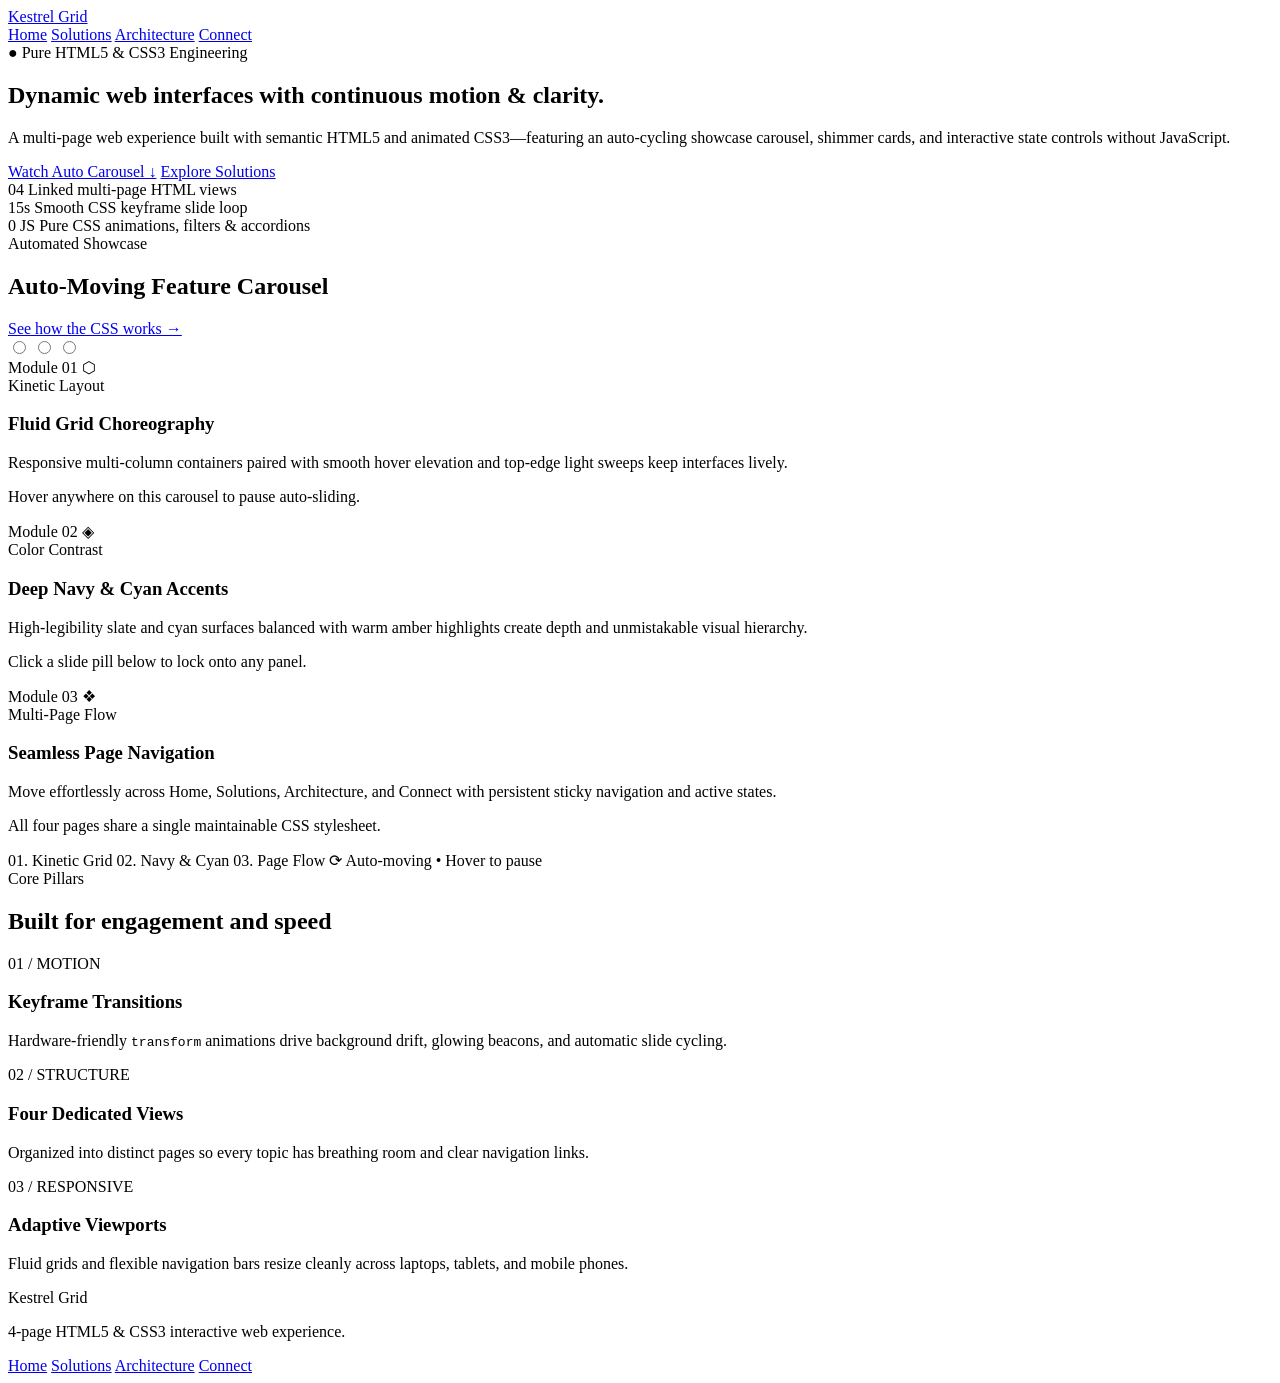
==== commit 8c0916b1: "Create index.html for Kestrel Grid web platform This HTML file establishes the structure for the Kes" ====
--- a/index.html
+++ b/index.html
@@ -3,139 +3,134 @@
 <head>
   <meta charset="UTF-8" />
   <meta name="viewport" content="width=device-width, initial-scale=1.0" />
-  <title>Atelier North | Digital Product & Interface Studio</title>
+  <title>Kestrel Grid | Interactive HTML &amp; CSS Web Platform</title>
   <link rel="stylesheet" href="styles.css" />
   <link rel="preconnect" href="https://fonts.googleapis.com">
   <link rel="preconnect" href="https://fonts.gstatic.com" crossorigin>
-  <link href="https://fonts.googleapis.com/css2?family=Fraunces:opsz,wght@9..144,600;9..144,700&family=Plus+Jakarta+Sans:wght@400;500;600;700&display=swap" rel="stylesheet">
+  <link href="https://fonts.googleapis.com/css2?family=Plus+Jakarta+Sans:wght@400;500;600;700&family=Space+Grotesk:wght@600;700&display=swap" rel="stylesheet">
 </head>
 <body>
+  <div class="bg-grid" aria-hidden="true"></div>
+  <div class="bg-glow glow-cyan" aria-hidden="true"></div>
+  <div class="bg-glow glow-gold" aria-hidden="true"></div>
+
   <header class="site-header">
-    <div class="container nav-bar">
-      <a href="index.html" class="brand-wordmark">
-        <span class="brand-mark"></span>
-        <span>Atelier North</span>
+    <div class="container nav-wrap">
+      <a href="index.html" class="brand">
+        <span class="brand-beacon" aria-hidden="true"></span>
+        <span>Kestrel Grid</span>
       </a>
 
-      <nav class="primary-nav" aria-label="Primary Navigation">
-        <a href="index.html" class="nav-link active">Home</a>
-        <a href="work.html" class="nav-link">Work</a>
-        <a href="studio.html" class="nav-link">Studio</a>
-        <a href="contact.html" class="nav-link nav-cta">Start a Project</a>
+      <nav class="nav-menu" aria-label="Main Navigation">
+        <a href="index.html" class="nav-item active">Home</a>
+        <a href="solutions.html" class="nav-item">Solutions</a>
+        <a href="architecture.html" class="nav-item">Architecture</a>
+        <a href="connect.html" class="nav-item nav-btn">Connect</a>
       </nav>
     </div>
   </header>
 
   <main>
     <section class="hero">
-      <div class="container hero-grid">
+      <div class="container hero-layout">
         <div class="hero-copy">
-          <p class="eyebrow">Independent Design &amp; Engineering Practice</p>
-          <h1>Thoughtful web products built with clarity and structure.</h1>
-          <p class="lead">
-            We partner with founders, teams, and ambitious creators to craft calm, fast, and dependable digital experiences—starting with rock-solid semantic HTML and refined CSS architecture.
+          <span class="kicker">● Pure HTML5 &amp; CSS3 Engineering</span>
+          <h1>Dynamic web interfaces with <span class="text-gradient">continuous motion</span> &amp; clarity.</h1>
+          <p>
+            A multi-page web experience built with semantic HTML5 and animated CSS3—featuring an auto-cycling showcase carousel, shimmer cards, and interactive state controls without JavaScript.
           </p>
-          <div class="hero-actions">
-            <a href="work.html" class="btn btn-solid">Explore Case Studies</a>
-            <a href="studio.html" class="btn btn-outline">How We Work</a>
+          <div class="cta-row">
+            <a href="#spotlight" class="btn btn-cyan">Watch Auto Carousel ↓</a>
+            <a href="solutions.html" class="btn btn-ghost">Explore Solutions</a>
           </div>
         </div>
 
-        <aside class="hero-panel" aria-label="Studio Highlights">
-          <div class="stat-row">
-            <span class="stat-num">04</span>
-            <span class="stat-label">Interconnected multi-page views in this build</span>
+        <aside class="telemetry-card" aria-label="Platform Highlights">
+          <div class="metric-box">
+            <span class="metric-num">04</span>
+            <span class="metric-desc">Linked multi-page HTML views</span>
           </div>
-          <div class="divider"></div>
-          <div class="stat-row">
-            <span class="stat-num">100%</span>
-            <span class="stat-label">Pure HTML5 &amp; CSS3—zero runtime bloat</span>
+          <div class="metric-box">
+            <span class="metric-num">15s</span>
+            <span class="metric-desc">Smooth CSS keyframe slide loop</span>
           </div>
-          <div class="divider"></div>
-          <p class="panel-note">
-            Designed around readable type scales, balanced whitespace, and tactile state transitions.
-          </p>
+          <div class="metric-box">
+            <span class="metric-num">0 JS</span>
+            <span class="metric-desc">Pure CSS animations, filters &amp; accordions</span>
+          </div>
         </aside>
       </div>
     </section>
 
-    <section class="section section-alt" aria-labelledby="featured-heading">
+    <section id="spotlight" class="section section-band">
       <div class="container">
-        <div class="section-top">
+        <div class="section-head">
           <div>
-            <p class="eyebrow">Selected Highlights</p>
-            <h2 id="featured-heading">Interactive Spotlight Carousel</h2>
+            <span class="kicker">Automated Showcase</span>
+            <h2>Auto-Moving Feature Carousel</h2>
           </div>
-          <a href="work.html" class="text-link">View all projects →</a>
+          <a href="architecture.html" class="link-accent">See how the CSS works →</a>
         </div>
 
-        <div class="carousel">
-          <input type="radio" name="spotlight" id="spot-1" class="carousel-radio" checked />
-          <input type="radio" name="spotlight" id="spot-2" class="carousel-radio" />
-          <input type="radio" name="spotlight" id="spot-3" class="carousel-radio" />
+        <div class="auto-carousel">
+          <input type="radio" name="carousel-jump" id="jump-1" class="carousel-jump" />
+          <input type="radio" name="carousel-jump" id="jump-2" class="carousel-jump" />
+          <input type="radio" name="carousel-jump" id="jump-3" class="carousel-jump" />
 
-          <div class="carousel-window">
-            <div class="carousel-slider">
-              <article class="carousel-slide">
-                <div class="slide-visual tone-forest">
-                  <span class="slide-code">CASE 01</span>
-                  <span class="slide-symbol">◈</span>
+          <div class="carousel-stage">
+            <div class="carousel-track">
+              <article class="slide-panel">
+                <div class="slide-art art-cyan">
+                  <span class="slide-tag">Module 01</span>
+                  <span class="slide-glyph">⬡</span>
                 </div>
-                <div class="slide-body">
-                  <span class="pill">Design Systems</span>
-                  <h3>Kova Financial Ledger</h3>
+                <div class="slide-info">
+                  <span class="badge-pill">Kinetic Layout</span>
+                  <h3>Fluid Grid Choreography</h3>
                   <p>
-                    A high-contrast accounting workspace designed to reduce eye strain during long review sessions, pairing tabular numerals with crisp surface separation.
+                    Responsive multi-column containers paired with smooth hover elevation and top-edge light sweeps keep interfaces lively.
                   </p>
-                  <div class="slide-controls">
-                    <label for="spot-3" class="ctrl-btn">← Previous</label>
-                    <label for="spot-2" class="ctrl-btn ctrl-primary">Next Slide →</label>
-                  </div>
+                  <p class="carousel-caption-note">Hover anywhere on this carousel to pause auto-sliding.</p>
                 </div>
               </article>
 
-              <article class="carousel-slide">
-                <div class="slide-visual tone-terracotta">
-                  <span class="slide-code">CASE 02</span>
-                  <span class="slide-symbol">❖</span>
+              <article class="slide-panel">
+                <div class="slide-art art-gold">
+                  <span class="slide-tag">Module 02</span>
+                  <span class="slide-glyph">◈</span>
                 </div>
-                <div class="slide-body">
-                  <span class="pill">Editorial Commerce</span>
-                  <h3>Solis Botanical Roasters</h3>
+                <div class="slide-info">
+                  <span class="badge-pill badge-gold">Color Contrast</span>
+                  <h3>Deep Navy &amp; Cyan Accents</h3>
                   <p>
-                    An editorial storefront balancing warm natural tones, clear subscription tiers, and distraction-free product storytelling across mobile and desktop.
+                    High-legibility slate and cyan surfaces balanced with warm amber highlights create depth and unmistakable visual hierarchy.
                   </p>
-                  <div class="slide-controls">
-                    <label for="spot-1" class="ctrl-btn">← Previous</label>
-                    <label for="spot-3" class="ctrl-btn ctrl-primary">Next Slide →</label>
-                  </div>
+                  <p class="carousel-caption-note">Click a slide pill below to lock onto any panel.</p>
                 </div>
               </article>
 
-              <article class="carousel-slide">
-                <div class="slide-visual tone-slate">
-                  <span class="slide-code">CASE 03</span>
-                  <span class="slide-symbol">▣</span>
+              <article class="slide-panel">
+                <div class="slide-art art-mint">
+                  <span class="slide-tag">Module 03</span>
+                  <span class="slide-glyph">❖</span>
                 </div>
-                <div class="slide-body">
-                  <span class="pill">Documentation Portal</span>
-                  <h3>Meridian API Reference</h3>
+                <div class="slide-info">
+                  <span class="badge-pill">Multi-Page Flow</span>
+                  <h3>Seamless Page Navigation</h3>
                   <p>
-                    A structured technical portal prioritizing scan-ability, generous line measure, and predictable navigation across multi-page guides.
+                    Move effortlessly across Home, Solutions, Architecture, and Connect with persistent sticky navigation and active states.
                   </p>
-                  <div class="slide-controls">
-                    <label for="spot-2" class="ctrl-btn">← Previous</label>
-                    <label for="spot-1" class="ctrl-btn ctrl-primary">Next Slide →</label>
-                  </div>
+                  <p class="carousel-caption-note">All four pages share a single maintainable CSS stylesheet.</p>
                 </div>
               </article>
             </div>
           </div>
 
-          <div class="carousel-tabs" role="tablist" aria-label="Carousel Slide Selector">
-            <label for="spot-1" class="carousel-tab tab-1">01. Kova Ledger</label>
-            <label for="spot-2" class="carousel-tab tab-2">02. Solis Roasters</label>
-            <label for="spot-3" class="carousel-tab tab-3">03. Meridian Docs</label>
+          <div class="carousel-pills">
+            <label for="jump-1" class="jump-pill pill-1">01. Kinetic Grid</label>
+            <label for="jump-2" class="jump-pill pill-2">02. Navy &amp; Cyan</label>
+            <label for="jump-3" class="jump-pill pill-3">03. Page Flow</label>
+            <span class="auto-hint">⟳ Auto-moving • Hover to pause</span>
           </div>
         </div>
       </div>
@@ -143,30 +138,30 @@
 
     <section class="section">
       <div class="container">
-        <div class="section-top">
+        <div class="section-head">
           <div>
-            <p class="eyebrow">Capabilities</p>
-            <h2>What goes into every build</h2>
+            <span class="kicker">Core Pillars</span>
+            <h2>Built for engagement and speed</h2>
           </div>
         </div>
 
-        <div class="three-col">
-          <article class="surface-card">
-            <span class="card-index">01</span>
-            <h3>Information Architecture</h3>
-            <p>Clear page hierarchy, intuitive navigation bars, and logical content flow so visitors never feel lost.</p>
+        <div class="grid-3">
+          <article class="feature-card">
+            <span class="card-num">01 / MOTION</span>
+            <h3>Keyframe Transitions</h3>
+            <p>Hardware-friendly <code>transform</code> animations drive background drift, glowing beacons, and automatic slide cycling.</p>
           </article>
 
-          <article class="surface-card">
-            <span class="card-index">02</span>
-            <h3>Responsive Grid Systems</h3>
-            <p>Fluid layouts built with CSS Grid and Flexbox that adapt gracefully from wide monitors to phones.</p>
+          <article class="feature-card">
+            <span class="card-num">02 / STRUCTURE</span>
+            <h3>Four Dedicated Views</h3>
+            <p>Organized into distinct pages so every topic has breathing room and clear navigation links.</p>
           </article>
 
-          <article class="surface-card">
-            <span class="card-index">03</span>
-            <h3>Tactile Micro-Interactions</h3>
-            <p>Purposeful hover states, focus rings, and CSS transitions that feel crisp rather than distracting.</p>
+          <article class="feature-card">
+            <span class="card-num">03 / RESPONSIVE</span>
+            <h3>Adaptive Viewports</h3>
+            <p>Fluid grids and flexible navigation bars resize cleanly across laptops, tablets, and mobile phones.</p>
           </article>
         </div>
       </div>
@@ -174,16 +169,16 @@
   </main>
 
   <footer class="site-footer">
-    <div class="container footer-grid">
+    <div class="container footer-row">
       <div>
-        <p class="footer-brand">Atelier North</p>
-        <p class="footer-copy">Multi-page HTML &amp; CSS architectural showcase.</p>
+        <p class="footer-title">Kestrel Grid</p>
+        <p class="footer-sub">4-page HTML5 &amp; CSS3 interactive web experience.</p>
       </div>
-      <div class="footer-links">
+      <div class="footer-nav">
         <a href="index.html">Home</a>
-        <a href="work.html">Work</a>
-        <a href="studio.html">Studio</a>
-        <a href="contact.html">Contact</a>
+        <a href="solutions.html">Solutions</a>
+        <a href="architecture.html">Architecture</a>
+        <a href="connect.html">Connect</a>
       </div>
     </div>
   </footer>
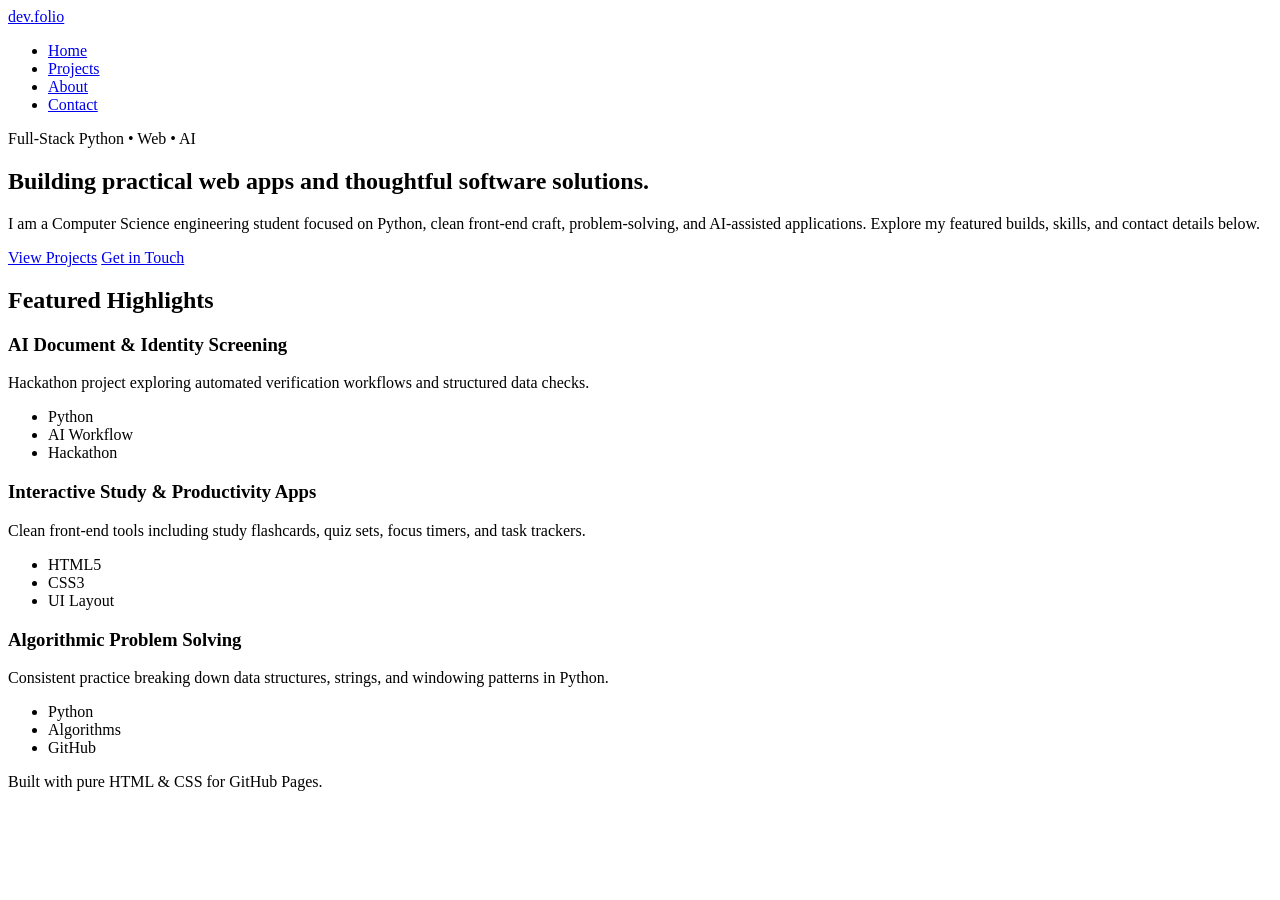
==== commit 9ffd680d: "Create index.html" ====
--- a/index.html
+++ b/index.html
@@ -3,184 +3,75 @@
 <head>
   <meta charset="UTF-8" />
   <meta name="viewport" content="width=device-width, initial-scale=1.0" />
-  <title>Kestrel Grid | Interactive HTML &amp; CSS Web Platform</title>
+  <title>Developer Portfolio | Home</title>
   <link rel="stylesheet" href="styles.css" />
-  <link rel="preconnect" href="https://fonts.googleapis.com">
-  <link rel="preconnect" href="https://fonts.gstatic.com" crossorigin>
-  <link href="https://fonts.googleapis.com/css2?family=Plus+Jakarta+Sans:wght@400;500;600;700&family=Space+Grotesk:wght@600;700&display=swap" rel="stylesheet">
 </head>
 <body>
-  <div class="bg-grid" aria-hidden="true"></div>
-  <div class="bg-glow glow-cyan" aria-hidden="true"></div>
-  <div class="bg-glow glow-gold" aria-hidden="true"></div>
-
-  <header class="site-header">
-    <div class="container nav-wrap">
-      <a href="index.html" class="brand">
-        <span class="brand-beacon" aria-hidden="true"></span>
-        <span>Kestrel Grid</span>
-      </a>
-
-      <nav class="nav-menu" aria-label="Main Navigation">
-        <a href="index.html" class="nav-item active">Home</a>
-        <a href="solutions.html" class="nav-item">Solutions</a>
-        <a href="architecture.html" class="nav-item">Architecture</a>
-        <a href="connect.html" class="nav-item nav-btn">Connect</a>
+  <header>
+    <div class="nav-container">
+      <a class="brand" href="index.html">dev<span>.</span>folio</a>
+      <nav aria-label="Primary Navigation">
+        <ul>
+          <li><a class="active" href="index.html">Home</a></li>
+          <li><a href="projects.html">Projects</a></li>
+          <li><a href="about.html">About</a></li>
+          <li><a href="contact.html">Contact</a></li>
+        </ul>
       </nav>
     </div>
   </header>
 
   <main>
     <section class="hero">
-      <div class="container hero-layout">
-        <div class="hero-copy">
-          <span class="kicker">● Pure HTML5 &amp; CSS3 Engineering</span>
-          <h1>Dynamic web interfaces with <span class="text-gradient">continuous motion</span> &amp; clarity.</h1>
-          <p>
-            A multi-page web experience built with semantic HTML5 and animated CSS3—featuring an auto-cycling showcase carousel, shimmer cards, and interactive state controls without JavaScript.
-          </p>
-          <div class="cta-row">
-            <a href="#spotlight" class="btn btn-cyan">Watch Auto Carousel ↓</a>
-            <a href="solutions.html" class="btn btn-ghost">Explore Solutions</a>
-          </div>
-        </div>
-
-        <aside class="telemetry-card" aria-label="Platform Highlights">
-          <div class="metric-box">
-            <span class="metric-num">04</span>
-            <span class="metric-desc">Linked multi-page HTML views</span>
-          </div>
-          <div class="metric-box">
-            <span class="metric-num">15s</span>
-            <span class="metric-desc">Smooth CSS keyframe slide loop</span>
-          </div>
-          <div class="metric-box">
-            <span class="metric-num">0 JS</span>
-            <span class="metric-desc">Pure CSS animations, filters &amp; accordions</span>
-          </div>
-        </aside>
+      <span class="tag">Full-Stack Python &bull; Web &bull; AI</span>
+      <h1>Building practical web apps and thoughtful software solutions.</h1>
+      <p>
+        I am a Computer Science engineering student focused on Python, clean front-end craft,
+        problem-solving, and AI-assisted applications. Explore my featured builds, skills, and
+        contact details below.
+      </p>
+      <div class="btn-group">
+        <a class="btn btn-primary" href="projects.html">View Projects</a>
+        <a class="btn btn-secondary" href="contact.html">Get in Touch</a>
       </div>
     </section>
 
-    <section id="spotlight" class="section section-band">
-      <div class="container">
-        <div class="section-head">
-          <div>
-            <span class="kicker">Automated Showcase</span>
-            <h2>Auto-Moving Feature Carousel</h2>
-          </div>
-          <a href="architecture.html" class="link-accent">See how the CSS works →</a>
-        </div>
+    <h2 class="section-title">Featured Highlights</h2>
+    <div class="grid">
+      <article class="card">
+        <h3>AI Document &amp; Identity Screening</h3>
+        <p>Hackathon project exploring automated verification workflows and structured data checks.</p>
+        <ul class="pill-list">
+          <li>Python</li>
+          <li>AI Workflow</li>
+          <li>Hackathon</li>
+        </ul>
+      </article>
 
-        <div class="auto-carousel">
-          <input type="radio" name="carousel-jump" id="jump-1" class="carousel-jump" />
-          <input type="radio" name="carousel-jump" id="jump-2" class="carousel-jump" />
-          <input type="radio" name="carousel-jump" id="jump-3" class="carousel-jump" />
+      <article class="card">
+        <h3>Interactive Study &amp; Productivity Apps</h3>
+        <p>Clean front-end tools including study flashcards, quiz sets, focus timers, and task trackers.</p>
+        <ul class="pill-list">
+          <li>HTML5</li>
+          <li>CSS3</li>
+          <li>UI Layout</li>
+        </ul>
+      </article>
 
-          <div class="carousel-stage">
-            <div class="carousel-track">
-              <article class="slide-panel">
-                <div class="slide-art art-cyan">
-                  <span class="slide-tag">Module 01</span>
-                  <span class="slide-glyph">⬡</span>
-                </div>
-                <div class="slide-info">
-                  <span class="badge-pill">Kinetic Layout</span>
-                  <h3>Fluid Grid Choreography</h3>
-                  <p>
-                    Responsive multi-column containers paired with smooth hover elevation and top-edge light sweeps keep interfaces lively.
-                  </p>
-                  <p class="carousel-caption-note">Hover anywhere on this carousel to pause auto-sliding.</p>
-                </div>
-              </article>
-
-              <article class="slide-panel">
-                <div class="slide-art art-gold">
-                  <span class="slide-tag">Module 02</span>
-                  <span class="slide-glyph">◈</span>
-                </div>
-                <div class="slide-info">
-                  <span class="badge-pill badge-gold">Color Contrast</span>
-                  <h3>Deep Navy &amp; Cyan Accents</h3>
-                  <p>
-                    High-legibility slate and cyan surfaces balanced with warm amber highlights create depth and unmistakable visual hierarchy.
-                  </p>
-                  <p class="carousel-caption-note">Click a slide pill below to lock onto any panel.</p>
-                </div>
-              </article>
-
-              <article class="slide-panel">
-                <div class="slide-art art-mint">
-                  <span class="slide-tag">Module 03</span>
-                  <span class="slide-glyph">❖</span>
-                </div>
-                <div class="slide-info">
-                  <span class="badge-pill">Multi-Page Flow</span>
-                  <h3>Seamless Page Navigation</h3>
-                  <p>
-                    Move effortlessly across Home, Solutions, Architecture, and Connect with persistent sticky navigation and active states.
-                  </p>
-                  <p class="carousel-caption-note">All four pages share a single maintainable CSS stylesheet.</p>
-                </div>
-              </article>
-            </div>
-          </div>
-
-          <div class="carousel-pills">
-            <label for="jump-1" class="jump-pill pill-1">01. Kinetic Grid</label>
-            <label for="jump-2" class="jump-pill pill-2">02. Navy &amp; Cyan</label>
-            <label for="jump-3" class="jump-pill pill-3">03. Page Flow</label>
-            <span class="auto-hint">⟳ Auto-moving • Hover to pause</span>
-          </div>
-        </div>
-      </div>
-    </section>
-
-    <section class="section">
-      <div class="container">
-        <div class="section-head">
-          <div>
-            <span class="kicker">Core Pillars</span>
-            <h2>Built for engagement and speed</h2>
-          </div>
-        </div>
-
-        <div class="grid-3">
-          <article class="feature-card">
-            <span class="card-num">01 / MOTION</span>
-            <h3>Keyframe Transitions</h3>
-            <p>Hardware-friendly <code>transform</code> animations drive background drift, glowing beacons, and automatic slide cycling.</p>
-          </article>
-
-          <article class="feature-card">
-            <span class="card-num">02 / STRUCTURE</span>
-            <h3>Four Dedicated Views</h3>
-            <p>Organized into distinct pages so every topic has breathing room and clear navigation links.</p>
-          </article>
-
-          <article class="feature-card">
-            <span class="card-num">03 / RESPONSIVE</span>
-            <h3>Adaptive Viewports</h3>
-            <p>Fluid grids and flexible navigation bars resize cleanly across laptops, tablets, and mobile phones.</p>
-          </article>
-        </div>
-      </div>
-    </section>
+      <article class="card">
+        <h3>Algorithmic Problem Solving</h3>
+        <p>Consistent practice breaking down data structures, strings, and windowing patterns in Python.</p>
+        <ul class="pill-list">
+          <li>Python</li>
+          <li>Algorithms</li>
+          <li>GitHub</li>
+        </ul>
+      </article>
+    </div>
   </main>
 
-  <footer class="site-footer">
-    <div class="container footer-row">
-      <div>
-        <p class="footer-title">Kestrel Grid</p>
-        <p class="footer-sub">4-page HTML5 &amp; CSS3 interactive web experience.</p>
-      </div>
-      <div class="footer-nav">
-        <a href="index.html">Home</a>
-        <a href="solutions.html">Solutions</a>
-        <a href="architecture.html">Architecture</a>
-        <a href="connect.html">Connect</a>
-      </div>
-    </div>
+  <footer>
+    <p>Built with pure HTML &amp; CSS for GitHub Pages.</p>
   </footer>
 </body>
 </html>
